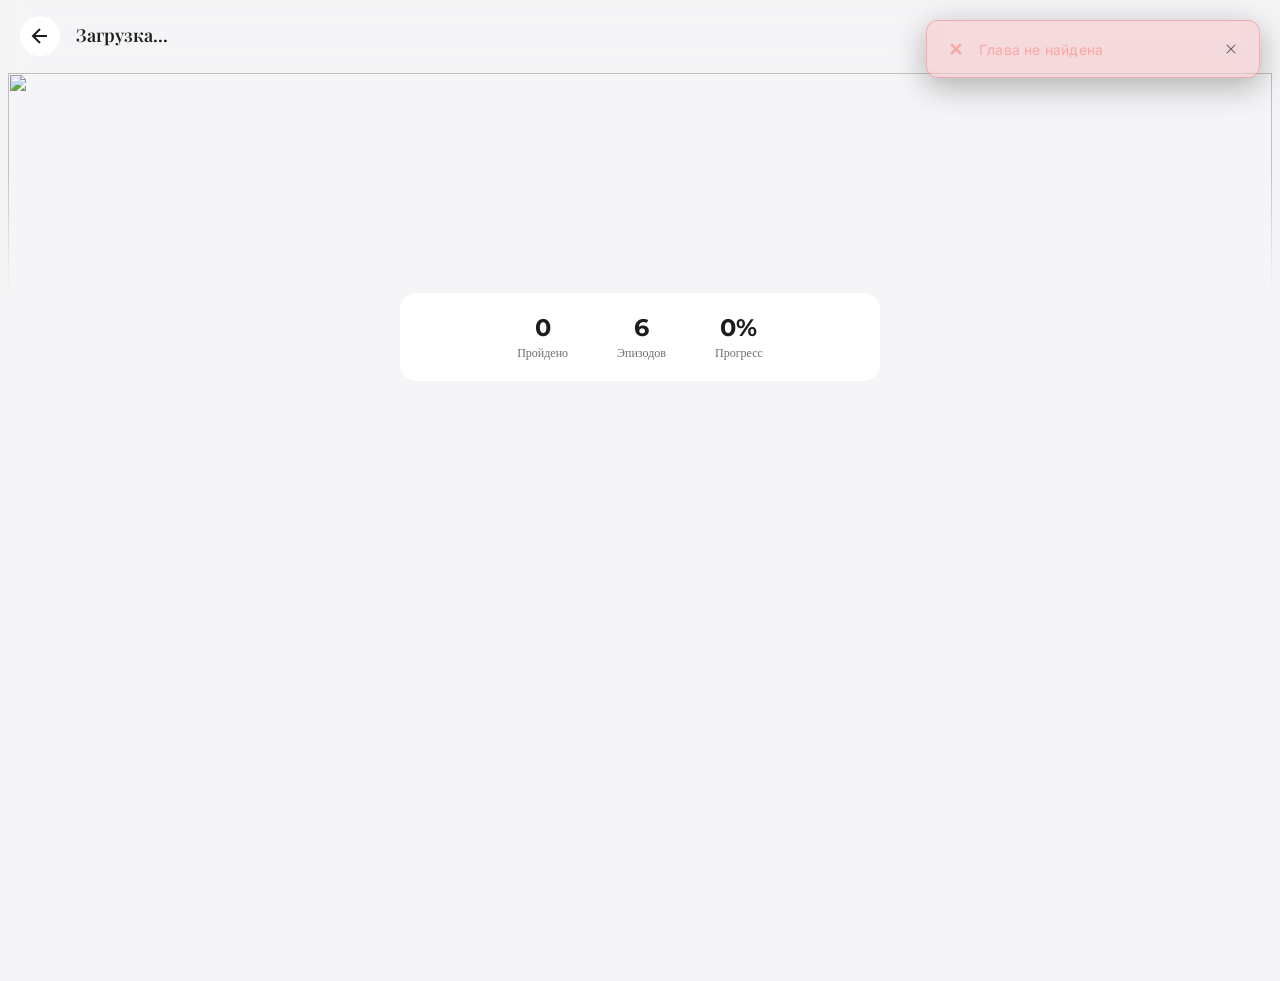
==== project/registration-page/chapter-path.html @ 236e6913 "Add files via upload" ====
<!DOCTYPE html>
<html lang="ru" data-theme="light">
<head>
    <meta charset="UTF-8">
    <meta name="viewport" content="width=device-width, initial-scale=1.0">
    <title>Путь главы | Петербургский кодекс</title>
    
    <link rel="preconnect" href="https://fonts.googleapis.com">
    <link rel="preconnect" href="https://fonts.gstatic.com" crossorigin>
    <link href="https://fonts.googleapis.com/css2?family=Inter:wght@300;400;500;600;700&family=Montserrat:wght@400;500;600;700&family=Playfair+Display:wght@400;500;600;700&display=swap" rel="stylesheet">
    
    <link rel="stylesheet" href="css/theme.css">
    <link rel="stylesheet" href="css/animations.css">
    <link rel="stylesheet" href="css/toast.css">
    <link rel="stylesheet" href="css/chapter-path.css">
</head>
<body class="chapter-path-page">

    <!-- Header -->
    <header class="path-header">
        <button class="back-btn" id="back-btn" aria-label="Назад к главам">
            <svg width="24" height="24" viewBox="0 0 24 24" 
                 fill="none" stroke="currentColor" stroke-width="2">
                <path d="M19 12H5M12 19l-7-7 7-7"/>
            </svg>
        </button>
        
        <div class="header-info">
            <h1 class="chapter-name" id="chapter-name">Загрузка...</h1>
            <p class="chapter-desc" id="chapter-desc"></p>
        </div>
    </header>

    <!-- Hero Image -->
    <div class="chapter-hero">
        <img id="chapter-hero-img" src="" alt="" class="hero-img">
        <div class="hero-overlay"></div>
    </div>

    <!-- Episodes Path -->
    <main class="path-main">
        <div class="path-container">
            
            <!-- Stats Bar -->
            <div class="stats-bar">
                <div class="stat-item">
                    <span class="stat-value" id="completed-count">0</span>
                    <span class="stat-label">Пройдено</span>
                </div>
                <div class="stat-divider"></div>
                <div class="stat-item">
                    <span class="stat-value" id="total-count">6</span>
                    <span class="stat-label">Эпизодов</span>
                </div>
                <div class="stat-divider"></div>
                <div class="stat-item">
                    <span class="stat-value" id="progress-percent">0%</span>
                    <span class="stat-label">Прогресс</span>
                </div>
            </div>

            <!-- Episodes List -->
            <div class="episodes-path" id="episodes-path">
                <!-- Генерируется через JS -->
            </div>

        </div>
    </main>

    <div id="toast-container" class="toast-container" role="alert" aria-live="polite"></div>
    
    <script type="module" src="js/chapter-path.js"></script>
</body>
</html>
---- project/registration-page/css/theme.css ----
/**
 * Theme System - Light/Dark Mode
 */

 :root[data-theme="light"] {
    /* Background Colors */
    --bg-primary: #F5F5F7;
    --bg-secondary: #FFFFFF;
    --bg-tertiary: #E8E8ED;
    --bg-overlay: rgba(255, 255, 255, 0.8);
    
    /* Text Colors */
    --text-primary: #1D1D1F;
    --text-secondary: #6E6E73;
    --text-tertiary: #86868B;
    --text-inverse: #FFFFFF;
    
    /* Border Colors */
    --border-primary: rgba(0, 0, 0, 0.1);
    --border-secondary: rgba(0, 0, 0, 0.05);
    
    /* Shadow Colors */
    --shadow-small: rgba(0, 0, 0, 0.04);
    --shadow-medium: rgba(0, 0, 0, 0.08);
    --shadow-large: rgba(0, 0, 0, 0.12);
    
    /* Accent Colors */
    --accent-primary: #D4A574;
    --accent-primary-hover: #C9A05A;
    --accent-secondary: #E8C68E;
    
    /* Glass Effect */
    --glass-bg: rgba(255, 255, 255, 0.7);
    --glass-border: rgba(255, 255, 255, 0.8);
    --glass-shadow: rgba(0, 0, 0, 0.1);
    
    /* Card Colors */
    --card-bg: #FFFFFF;
    --card-border: rgba(0, 0, 0, 0.08);
    --card-shadow: 0 4px 16px rgba(0, 0, 0, 0.08);
    --card-hover-shadow: 0 8px 24px rgba(0, 0, 0, 0.12);
    
    /* Header */
    --header-bg: rgba(255, 255, 255, 0.9);
    --header-border: rgba(0, 0, 0, 0.08);
  }
  
  :root[data-theme="dark"] {
    /* Background Colors */
    --bg-primary: #000000;
    --bg-secondary: #1C1C1E;
    --bg-tertiary: #2C2C2E;
    --bg-overlay: rgba(28, 28, 30, 0.8);
    
    /* Text Colors */
    --text-primary: #F5F5F7;
    --text-secondary: #AEAEB2;
    --text-tertiary: #8E8E93;
    --text-inverse: #1D1D1F;
    
    /* Border Colors */
    --border-primary: rgba(255, 255, 255, 0.15);
    --border-secondary: rgba(255, 255, 255, 0.08);
    
    /* Shadow Colors */
    --shadow-small: rgba(0, 0, 0, 0.3);
    --shadow-medium: rgba(0, 0, 0, 0.4);
    --shadow-large: rgba(0, 0, 0, 0.5);
    
    /* Accent Colors */
    --accent-primary: #E8C68E;
    --accent-primary-hover: #D4A574;
    --accent-secondary: #C9A05A;
    
    /* Glass Effect */
    --glass-bg: rgba(28, 28, 30, 0.7);
    --glass-border: rgba(255, 255, 255, 0.1);
    --glass-shadow: rgba(0, 0, 0, 0.3);
    
    /* Card Colors */
    --card-bg: #1C1C1E;
    --card-border: rgba(255, 255, 255, 0.1);
    --card-shadow: 0 4px 16px rgba(0, 0, 0, 0.4);
    --card-hover-shadow: 0 8px 24px rgba(0, 0, 0, 0.5);
    
    /* Header */
    --header-bg: rgba(28, 28, 30, 0.9);
    --header-border: rgba(255, 255, 255, 0.1);
  }
  
  /* Common Theme Variables */
  :root {
    /* Typography */
    --font-primary: 'Inter', -apple-system, BlinkMacSystemFont, 'Segoe UI', sans-serif;
    --font-heading: 'Playfair Display', Georgia, serif;
    --font-accent: 'Montserrat', 'Inter', sans-serif;
    
    /* Spacing */
    --spacing-xs: 8px;
    --spacing-sm: 12px;
    --spacing-md: 16px;
    --spacing-lg: 24px;
    --spacing-xl: 32px;
    --spacing-2xl: 48px;
    
    /* Border Radius */
    --radius-sm: 8px;
    --radius-md: 12px;
    --radius-lg: 16px;
    --radius-xl: 20px;
    --radius-2xl: 24px;
    --radius-full: 9999px;
    
    /* Transitions */
    --transition-fast: 0.15s cubic-bezier(0.4, 0, 0.2, 1);
    --transition-normal: 0.25s cubic-bezier(0.4, 0, 0.2, 1);
    --transition-slow: 0.35s cubic-bezier(0.4, 0, 0.2, 1);
    
    /* Z-index */
    --z-header: 100;
    --z-dock: 200;
    --z-modal: 300;
    --z-toast: 400;
  }
  
  /* Smooth theme transition */
  html {
    transition: background-color var(--transition-normal);
  }
  
  body {
    background-color: var(--bg-primary);
    color: var(--text-primary);
    transition: background-color var(--transition-normal), color var(--transition-normal);
  }
  
  /* Theme icon visibility */
  .theme-icon {
    transition: opacity var(--transition-fast), transform var(--transition-fast);
  }
  
  [data-theme="light"] .theme-icon-dark,
  [data-theme="dark"] .theme-icon-light {
    opacity: 0;
    transform: scale(0.8) rotate(90deg);
    position: absolute;
  }
  
  [data-theme="light"] .theme-icon-light,
  [data-theme="dark"] .theme-icon-dark {
    opacity: 1;
    transform: scale(1) rotate(0deg);
  }
---- project/registration-page/css/animations.css ----
/**
 * Animations
 * Глобальные анимации и transitions
 */

/* Fade In Up */
@keyframes fadeInUp {
  from {
    opacity: 0;
    transform: translateY(30px);
  }
  to {
    opacity: 1;
    transform: translateY(0);
  }
}

/* Fade In */
@keyframes fadeIn {
  from {
    opacity: 0;
  }
  to {
    opacity: 1;
  }
}

/* Fade Out */
@keyframes fadeOut {
  from {
    opacity: 1;
  }
  to {
    opacity: 0;
  }
}

/* Slide In From Right */
@keyframes slideInRight {
  from {
    opacity: 0;
    transform: translateX(30px);
  }
  to {
    opacity: 1;
    transform: translateX(0);
  }
}

/* Slide In From Left */
@keyframes slideInLeft {
  from {
    opacity: 0;
    transform: translateX(-30px);
  }
  to {
    opacity: 1;
    transform: translateX(0);
  }
}

/* Scale In */
@keyframes scaleIn {
  from {
    opacity: 0;
    transform: scale(0.9);
  }
  to {
    opacity: 1;
    transform: scale(1);
  }
}

/* Shake */
@keyframes shake {
  0%, 100% {
    transform: translateX(0);
  }
  10%, 30%, 50%, 70%, 90% {
    transform: translateX(-10px);
  }
  20%, 40%, 60%, 80% {
    transform: translateX(10px);
  }
}

/* Spin */
@keyframes spin {
  from {
    transform: rotate(0deg);
  }
  to {
    transform: rotate(360deg);
  }
}

/* Pulse */
@keyframes pulse {
  0% {
    transform: scale(1);
    opacity: 1;
  }
  50% {
    transform: scale(1.05);
    opacity: 0.8;
  }
  100% {
    transform: scale(1);
    opacity: 1;
  }
}

/* Bounce */
@keyframes bounce {
  0%, 20%, 50%, 80%, 100% {
    transform: translateY(0);
  }
  40% {
    transform: translateY(-20px);
  }
  60% {
    transform: translateY(-10px);
  }
}

/* Checkmark Animation */
@keyframes checkmark {
  0% {
    stroke-dashoffset: 100;
  }
  100% {
    stroke-dashoffset: 0;
  }
}

/* Shimmer */
@keyframes shimmer {
  0% {
    background-position: -1000px 0;
  }
  100% {
    background-position: 1000px 0;
  }
}

/* Page Load Animation */
.animate-on-load {
  animation: fadeInUp 0.6s ease;
  animation-fill-mode: both;
}

/* Staggered Animation for Gallery */
.gallery-item {
  animation: fadeInUp 0.6s ease;
  animation-fill-mode: both;
}

.gallery-item:nth-child(1) {
  animation-delay: 0.1s;
}

.gallery-item:nth-child(2) {
  animation-delay: 0.2s;
}

.gallery-item:nth-child(3) {
  animation-delay: 0.3s;
}

.gallery-item:nth-child(4) {
  animation-delay: 0.4s;
}

/* Form Elements Animation */
.glass-card {
  animation: fadeInUp 0.6s ease;
}

.input-group {
  animation: fadeIn 0.5s ease;
  animation-fill-mode: both;
}

.input-group:nth-child(1) {
  animation-delay: 0.1s;
}

.input-group:nth-child(2) {
  animation-delay: 0.2s;
}

.input-group:nth-child(3) {
  animation-delay: 0.3s;
}

/* Toast Notification Animation */
@keyframes slideInFromTop {
  from {
    opacity: 0;
    transform: translateY(-100%);
  }
  to {
    opacity: 1;
    transform: translateY(0);
  }
}

@keyframes slideOutToTop {
  from {
    opacity: 1;
    transform: translateY(0);
  }
  to {
    opacity: 0;
    transform: translateY(-100%);
  }
}

.toast-enter {
  animation: slideInFromTop 0.4s ease;
}

.toast-exit {
  animation: slideOutToTop 0.4s ease;
}

/* Hover Glow Effect */
@keyframes glow {
  0% {
    box-shadow: 0 0 5px var(--primary-gold);
  }
  50% {
    box-shadow: 0 0 20px var(--primary-gold), 0 0 30px var(--accent-gold);
  }
  100% {
    box-shadow: 0 0 5px var(--primary-gold);
  }
}

/* Reduced Motion */
@media (prefers-reduced-motion: reduce) {
  *,
  *::before,
  *::after {
    animation-duration: 0.01ms !important;
    animation-iteration-count: 1 !important;
    transition-duration: 0.01ms !important;
  }
}
---- project/registration-page/css/toast.css ----
/**
 * Toast Notification Styles
 * Стили для toast уведомлений
 */

 .toast-container {
  position: fixed;
  top: 20px;
  right: 20px;
  z-index: 10000;
  display: flex;
  flex-direction: column;
  gap: 12px;
  pointer-events: none;
}

.toast {
  pointer-events: auto;
  min-width: 300px;
  max-width: 500px;
  padding: 16px;
  border-radius: var(--radius-md);
  display: flex;
  align-items: center;
  gap: 12px;
  backdrop-filter: blur(12px);
  -webkit-backdrop-filter: blur(12px);
  border: 1px solid rgba(255, 255, 255, 0.2);
  box-shadow: 
    0 8px 32px rgba(0, 0, 0, 0.3),
    0 2px 8px rgba(0, 0, 0, 0.2);
  font-family: var(--font-primary);
  font-size: 14px;
  line-height: 1.5;
  animation: slideInFromTop 0.4s cubic-bezier(0.4, 0, 0.2, 1);
}

/* Toast Icon */
.toast-icon {
  flex-shrink: 0;
  width: 24px;
  height: 24px;
  display: flex;
  align-items: center;
  justify-content: center;
  font-size: 18px;
  font-weight: bold;
}

/* Toast Message */
.toast-message {
  flex: 1;
  font-weight: 400;
  letter-spacing: 0.2px;
}

/* Toast Close Button */
.toast-close {
  flex-shrink: 0;
  width: 24px;
  height: 24px;
  padding: 0;
  background: none;
  border: none;
  cursor: pointer;
  display: flex;
  align-items: center;
  justify-content: center;
  border-radius: 4px;
  transition: all var(--transition-fast);
  opacity: 0.6;
}

.toast-close:hover {
  opacity: 1;
  background: rgba(255, 255, 255, 0.1);
}

.toast-close:focus {
  outline: 2px solid currentColor;
  outline-offset: 2px;
}

/* Toast Types */
.toast-success {
  background: rgba(34, 197, 94, 0.15);
  color: #86efac;
  border-color: rgba(34, 197, 94, 0.3);
}

.toast-error {
  background: rgba(239, 68, 68, 0.15);
  color: #fca5a5;
  border-color: rgba(239, 68, 68, 0.3);
}

.toast-warning {
  background: rgba(245, 158, 11, 0.15);
  color: #fcd34d;
  border-color: rgba(245, 158, 11, 0.3);
}

.toast-info {
  background: rgba(59, 130, 246, 0.15);
  color: #93c5fd;
  border-color: rgba(59, 130, 246, 0.3);
}

/* Exit Animation */
.toast-exit {
  animation: slideOutToTop 0.4s cubic-bezier(0.4, 0, 0.2, 1);
}

/* Responsive */
@media (max-width: 767px) {
  .toast-container {
    top: 10px;
    right: 10px;
    left: 10px;
  }

  .toast {
    min-width: auto;
    max-width: none;
    width: 100%;
  }
}

/* Multiple Toasts */
.toast-container .toast:not(:first-child) {
  margin-top: -4px;
}

/* Accessibility */
@media (prefers-reduced-motion: reduce) {
  .toast {
    animation: none;
  }

  .toast-exit {
    animation: none;
    opacity: 0;
  }
}
---- project/registration-page/css/chapter-path.css ----
/* ========================
   Chapter Path Page
   ======================== */

   .chapter-path-page {
    min-height: 100vh;
    background: var(--bg-primary);
    color: var(--text-primary);
  }
  
  /* Header */
  .path-header {
    position: fixed;
    top: 0;
    left: 0;
    right: 0;
    z-index: 100;
    display: flex;
    align-items: center;
    gap: 16px;
    padding: 16px 20px;
    background: rgba(var(--bg-primary-rgb), 0.9);
    backdrop-filter: blur(12px);
    border-bottom: 1px solid var(--border-color);
  }
  
  .back-btn {
    display: flex;
    align-items: center;
    justify-content: center;
    width: 40px;
    height: 40px;
    border: none;
    border-radius: 50%;
    background: var(--bg-secondary);
    color: var(--text-primary);
    cursor: pointer;
    flex-shrink: 0;
    transition: all 0.2s ease;
  }
  
  .back-btn:hover {
    background: var(--accent-color);
    color: white;
    transform: translateX(-2px);
  }
  
  .chapter-name {
    font-family: 'Playfair Display', serif;
    font-size: 18px;
    font-weight: 600;
    margin: 0;
    color: var(--text-primary);
  }
  
  .chapter-desc {
    font-size: 13px;
    color: var(--text-secondary);
    margin: 2px 0 0;
  }
  
  /* Hero */
  .chapter-hero {
    position: relative;
    height: 220px;
    margin-top: 73px;
    overflow: hidden;
  }
  
  .hero-img {
    width: 100%;
    height: 100%;
    object-fit: cover;
  }
  
  .hero-overlay {
    position: absolute;
    inset: 0;
    background: linear-gradient(
      to bottom,
      transparent 40%,
      var(--bg-primary) 100%
    );
  }
  
  /* Main */
  .path-main {
    padding: 0 0 40px;
  }
  
  .path-container {
    max-width: 480px;
    margin: 0 auto;
    padding: 0 20px;
  }
  
  /* Stats */
  .stats-bar {
    display: flex;
    align-items: center;
    justify-content: center;
    gap: 24px;
    padding: 20px;
    margin-bottom: 32px;
    background: var(--bg-secondary);
    border-radius: 16px;
    border: 1px solid var(--border-color);
  }
  
  .stat-item {
    display: flex;
    flex-direction: column;
    align-items: center;
    gap: 4px;
  }
  
  .stat-value {
    font-size: 24px;
    font-weight: 700;
    color: var(--accent-color);
    font-family: 'Montserrat', sans-serif;
  }
  
  .stat-label {
    font-size: 12px;
    color: var(--text-secondary);
  }
  
  .stat-divider {
    width: 1px;
    height: 40px;
    background: var(--border-color);
  }
  
  /* Episodes Path */
  .episodes-path {
    display: flex;
    flex-direction: column;
    gap: 0;
  }
  
  /* Episode Node */
  .episode-node {
    display: flex;
    align-items: center;
    gap: 16px;
    position: relative;
    cursor: pointer;
    padding: 12px 0;
  }
  
  .episode-node.locked {
    cursor: not-allowed;
    opacity: 0.5;
  }
  
  /* Connector line */
  .node-connector {
    position: absolute;
    left: 23px;
    top: -12px;
    width: 2px;
    height: 12px;
    background: var(--border-color);
  }
  
  .node-connector.first {
    display: none;
  }
  
  .episode-node.completed .node-connector {
    background: var(--accent-color);
  }
  
  /* Circle */
  .node-circle {
    width: 48px;
    height: 48px;
    border-radius: 50%;
    display: flex;
    align-items: center;
    justify-content: center;
    flex-shrink: 0;
    transition: all 0.2s ease;
    border: 2px solid var(--border-color);
    background: var(--bg-secondary);
    color: var(--text-secondary);
  }
  
  .episode-node.completed .node-circle {
    background: var(--accent-color);
    border-color: var(--accent-color);
    color: white;
  }
  
  .episode-node.available .node-circle {
    border-color: var(--accent-color);
    color: var(--accent-color);
  }
  
  .episode-node.available:hover .node-circle {
    background: var(--accent-color);
    color: white;
    transform: scale(1.1);
  }
  
  .episode-num {
    font-size: 18px;
    font-weight: 700;
    font-family: 'Montserrat', sans-serif;
  }
  
  /* Info */
  .node-info {
    display: flex;
    flex-direction: column;
    gap: 4px;
  }
  
  .node-title {
    font-size: 16px;
    font-weight: 600;
    color: var(--text-primary);
  }
  
  .node-status {
    font-size: 13px;
    color: var(--text-secondary);
  }
  
  .episode-node.completed .node-status {
    color: var(--accent-color);
  }
  
  .episode-node.available .node-status {
    color: var(--accent-color);
  }
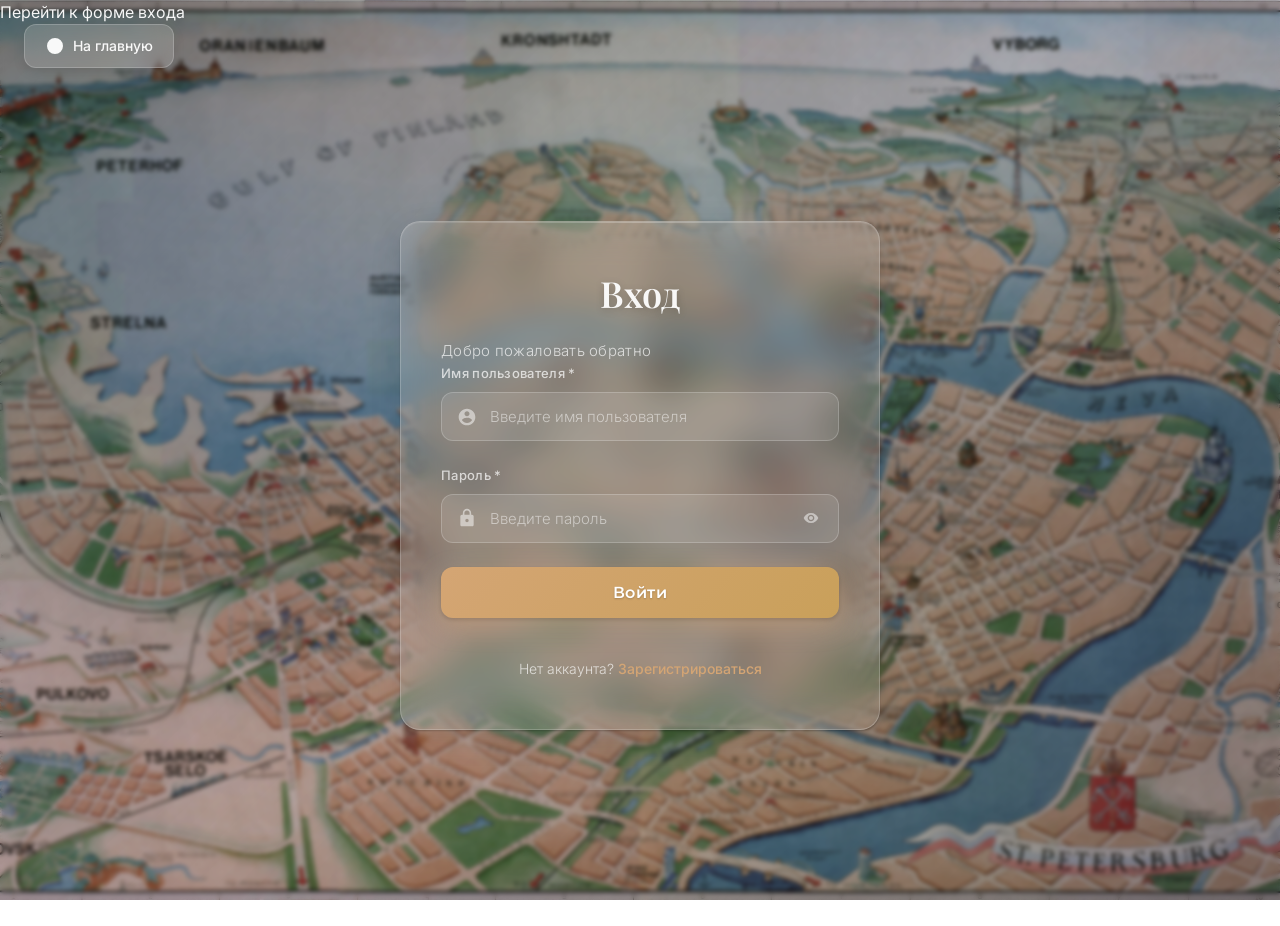
==== commit a69deb2b: "feat(security+ux): PBKDF2 password hashing, auth-guard, XSS escape, password strength meter Security" ====
--- a/project/registration-page/chapter-path.html
+++ b/project/registration-page/chapter-path.html
@@ -1,74 +1,88 @@
-<!DOCTYPE html>
-<html lang="ru" data-theme="light">
-<head>
-    <meta charset="UTF-8">
-    <meta name="viewport" content="width=device-width, initial-scale=1.0">
-    <title>Путь главы | Петербургский кодекс</title>
-    
-    <link rel="preconnect" href="https://fonts.googleapis.com">
-    <link rel="preconnect" href="https://fonts.gstatic.com" crossorigin>
-    <link href="https://fonts.googleapis.com/css2?family=Inter:wght@300;400;500;600;700&family=Montserrat:wght@400;500;600;700&family=Playfair+Display:wght@400;500;600;700&display=swap" rel="stylesheet">
-    
-    <link rel="stylesheet" href="css/theme.css">
-    <link rel="stylesheet" href="css/animations.css">
-    <link rel="stylesheet" href="css/toast.css">
-    <link rel="stylesheet" href="css/chapter-path.css">
-</head>
-<body class="chapter-path-page">
-
-    <!-- Header -->
-    <header class="path-header">
-        <button class="back-btn" id="back-btn" aria-label="Назад к главам">
-            <svg width="24" height="24" viewBox="0 0 24 24" 
-                 fill="none" stroke="currentColor" stroke-width="2">
-                <path d="M19 12H5M12 19l-7-7 7-7"/>
-            </svg>
-        </button>
-        
-        <div class="header-info">
-            <h1 class="chapter-name" id="chapter-name">Загрузка...</h1>
-            <p class="chapter-desc" id="chapter-desc"></p>
-        </div>
-    </header>
-
-    <!-- Hero Image -->
-    <div class="chapter-hero">
-        <img id="chapter-hero-img" src="" alt="" class="hero-img">
-        <div class="hero-overlay"></div>
-    </div>
-
-    <!-- Episodes Path -->
-    <main class="path-main">
-        <div class="path-container">
-            
-            <!-- Stats Bar -->
-            <div class="stats-bar">
-                <div class="stat-item">
-                    <span class="stat-value" id="completed-count">0</span>
-                    <span class="stat-label">Пройдено</span>
-                </div>
-                <div class="stat-divider"></div>
-                <div class="stat-item">
-                    <span class="stat-value" id="total-count">6</span>
-                    <span class="stat-label">Эпизодов</span>
-                </div>
-                <div class="stat-divider"></div>
-                <div class="stat-item">
-                    <span class="stat-value" id="progress-percent">0%</span>
-                    <span class="stat-label">Прогресс</span>
-                </div>
-            </div>
-
-            <!-- Episodes List -->
-            <div class="episodes-path" id="episodes-path">
-                <!-- Генерируется через JS -->
-            </div>
-
-        </div>
-    </main>
-
-    <div id="toast-container" class="toast-container" role="alert" aria-live="polite"></div>
-    
-    <script type="module" src="js/chapter-path.js"></script>
-</body>
+<!DOCTYPE html>
+<html lang="ru" data-theme="light">
+<head>
+    <meta charset="UTF-8">
+    <meta name="viewport" content="width=device-width, initial-scale=1.0">
+    <title>Путь главы | Петербургский кодекс</title>
+    <link rel="icon" type="image/svg+xml" href="assets/favicon.svg">
+    
+    <link rel="preconnect" href="https://fonts.googleapis.com">
+    <link rel="preconnect" href="https://fonts.gstatic.com" crossorigin>
+    <link href="https://fonts.googleapis.com/css2?family=Inter:wght@300;400;500;600;700&family=Montserrat:wght@400;500;600;700&family=Playfair+Display:wght@400;500;600;700&display=swap" rel="stylesheet">
+    
+    <link rel="stylesheet" href="css/theme.css">
+    <link rel="stylesheet" href="css/animations.css">
+    <link rel="stylesheet" href="css/toast.css">
+    <link rel="stylesheet" href="css/chapter-path.css">
+
+    <!-- Pre-render auth guard -->
+    <script>
+      (function () {
+        try {
+          if (!localStorage.getItem('spb_current_user')) {
+            try { sessionStorage.setItem('spb_redirect_after_login', location.href); } catch (_) {}
+            document.documentElement.style.visibility = 'hidden';
+            location.replace('login.html');
+          }
+        } catch (e) { location.replace('login.html'); }
+      })();
+    </script>
+</head>
+<body class="chapter-path-page">
+
+    <!-- Header -->
+    <header class="path-header">
+        <button class="back-btn" id="back-btn" aria-label="Назад к главам">
+            <svg width="24" height="24" viewBox="0 0 24 24" 
+                 fill="none" stroke="currentColor" stroke-width="2">
+                <path d="M19 12H5M12 19l-7-7 7-7"/>
+            </svg>
+        </button>
+        
+        <div class="header-info">
+            <h1 class="chapter-name" id="chapter-name">Загрузка...</h1>
+            <p class="chapter-desc" id="chapter-desc"></p>
+        </div>
+    </header>
+
+    <!-- Hero Image -->
+    <div class="chapter-hero">
+        <img id="chapter-hero-img" src="" alt="" class="hero-img">
+        <div class="hero-overlay"></div>
+    </div>
+
+    <!-- Episodes Path -->
+    <main class="path-main">
+        <div class="path-container">
+            
+            <!-- Stats Bar -->
+            <div class="stats-bar">
+                <div class="stat-item">
+                    <span class="stat-value" id="completed-count">0</span>
+                    <span class="stat-label">Пройдено</span>
+                </div>
+                <div class="stat-divider"></div>
+                <div class="stat-item">
+                    <span class="stat-value" id="total-count">6</span>
+                    <span class="stat-label">Эпизодов</span>
+                </div>
+                <div class="stat-divider"></div>
+                <div class="stat-item">
+                    <span class="stat-value" id="progress-percent">0%</span>
+                    <span class="stat-label">Прогресс</span>
+                </div>
+            </div>
+
+            <!-- Episodes List -->
+            <div class="episodes-path" id="episodes-path">
+                <!-- Генерируется через JS -->
+            </div>
+
+        </div>
+    </main>
+
+    <div id="toast-container" class="toast-container" role="alert" aria-live="polite"></div>
+    
+    <script type="module" src="js/chapter-path.js"></script>
+</body>
 </html>
--- a/project/registration-page/css/theme.css
+++ b/project/registration-page/css/theme.css
@@ -1,153 +1,153 @@
-/**
- * Theme System - Light/Dark Mode
- */
-
- :root[data-theme="light"] {
-    /* Background Colors */
-    --bg-primary: #F5F5F7;
-    --bg-secondary: #FFFFFF;
-    --bg-tertiary: #E8E8ED;
-    --bg-overlay: rgba(255, 255, 255, 0.8);
-    
-    /* Text Colors */
-    --text-primary: #1D1D1F;
-    --text-secondary: #6E6E73;
-    --text-tertiary: #86868B;
-    --text-inverse: #FFFFFF;
-    
-    /* Border Colors */
-    --border-primary: rgba(0, 0, 0, 0.1);
-    --border-secondary: rgba(0, 0, 0, 0.05);
-    
-    /* Shadow Colors */
-    --shadow-small: rgba(0, 0, 0, 0.04);
-    --shadow-medium: rgba(0, 0, 0, 0.08);
-    --shadow-large: rgba(0, 0, 0, 0.12);
-    
-    /* Accent Colors */
-    --accent-primary: #D4A574;
-    --accent-primary-hover: #C9A05A;
-    --accent-secondary: #E8C68E;
-    
-    /* Glass Effect */
-    --glass-bg: rgba(255, 255, 255, 0.7);
-    --glass-border: rgba(255, 255, 255, 0.8);
-    --glass-shadow: rgba(0, 0, 0, 0.1);
-    
-    /* Card Colors */
-    --card-bg: #FFFFFF;
-    --card-border: rgba(0, 0, 0, 0.08);
-    --card-shadow: 0 4px 16px rgba(0, 0, 0, 0.08);
-    --card-hover-shadow: 0 8px 24px rgba(0, 0, 0, 0.12);
-    
-    /* Header */
-    --header-bg: rgba(255, 255, 255, 0.9);
-    --header-border: rgba(0, 0, 0, 0.08);
-  }
-  
-  :root[data-theme="dark"] {
-    /* Background Colors */
-    --bg-primary: #000000;
-    --bg-secondary: #1C1C1E;
-    --bg-tertiary: #2C2C2E;
-    --bg-overlay: rgba(28, 28, 30, 0.8);
-    
-    /* Text Colors */
-    --text-primary: #F5F5F7;
-    --text-secondary: #AEAEB2;
-    --text-tertiary: #8E8E93;
-    --text-inverse: #1D1D1F;
-    
-    /* Border Colors */
-    --border-primary: rgba(255, 255, 255, 0.15);
-    --border-secondary: rgba(255, 255, 255, 0.08);
-    
-    /* Shadow Colors */
-    --shadow-small: rgba(0, 0, 0, 0.3);
-    --shadow-medium: rgba(0, 0, 0, 0.4);
-    --shadow-large: rgba(0, 0, 0, 0.5);
-    
-    /* Accent Colors */
-    --accent-primary: #E8C68E;
-    --accent-primary-hover: #D4A574;
-    --accent-secondary: #C9A05A;
-    
-    /* Glass Effect */
-    --glass-bg: rgba(28, 28, 30, 0.7);
-    --glass-border: rgba(255, 255, 255, 0.1);
-    --glass-shadow: rgba(0, 0, 0, 0.3);
-    
-    /* Card Colors */
-    --card-bg: #1C1C1E;
-    --card-border: rgba(255, 255, 255, 0.1);
-    --card-shadow: 0 4px 16px rgba(0, 0, 0, 0.4);
-    --card-hover-shadow: 0 8px 24px rgba(0, 0, 0, 0.5);
-    
-    /* Header */
-    --header-bg: rgba(28, 28, 30, 0.9);
-    --header-border: rgba(255, 255, 255, 0.1);
-  }
-  
-  /* Common Theme Variables */
-  :root {
-    /* Typography */
-    --font-primary: 'Inter', -apple-system, BlinkMacSystemFont, 'Segoe UI', sans-serif;
-    --font-heading: 'Playfair Display', Georgia, serif;
-    --font-accent: 'Montserrat', 'Inter', sans-serif;
-    
-    /* Spacing */
-    --spacing-xs: 8px;
-    --spacing-sm: 12px;
-    --spacing-md: 16px;
-    --spacing-lg: 24px;
-    --spacing-xl: 32px;
-    --spacing-2xl: 48px;
-    
-    /* Border Radius */
-    --radius-sm: 8px;
-    --radius-md: 12px;
-    --radius-lg: 16px;
-    --radius-xl: 20px;
-    --radius-2xl: 24px;
-    --radius-full: 9999px;
-    
-    /* Transitions */
-    --transition-fast: 0.15s cubic-bezier(0.4, 0, 0.2, 1);
-    --transition-normal: 0.25s cubic-bezier(0.4, 0, 0.2, 1);
-    --transition-slow: 0.35s cubic-bezier(0.4, 0, 0.2, 1);
-    
-    /* Z-index */
-    --z-header: 100;
-    --z-dock: 200;
-    --z-modal: 300;
-    --z-toast: 400;
-  }
-  
-  /* Smooth theme transition */
-  html {
-    transition: background-color var(--transition-normal);
-  }
-  
-  body {
-    background-color: var(--bg-primary);
-    color: var(--text-primary);
-    transition: background-color var(--transition-normal), color var(--transition-normal);
-  }
-  
-  /* Theme icon visibility */
-  .theme-icon {
-    transition: opacity var(--transition-fast), transform var(--transition-fast);
-  }
-  
-  [data-theme="light"] .theme-icon-dark,
-  [data-theme="dark"] .theme-icon-light {
-    opacity: 0;
-    transform: scale(0.8) rotate(90deg);
-    position: absolute;
-  }
-  
-  [data-theme="light"] .theme-icon-light,
-  [data-theme="dark"] .theme-icon-dark {
-    opacity: 1;
-    transform: scale(1) rotate(0deg);
+/**
+ * Theme System - Light/Dark Mode
+ */
+
+ :root[data-theme="light"] {
+    /* Background Colors */
+    --bg-primary: #F5F5F7;
+    --bg-secondary: #FFFFFF;
+    --bg-tertiary: #E8E8ED;
+    --bg-overlay: rgba(255, 255, 255, 0.8);
+    
+    /* Text Colors */
+    --text-primary: #1D1D1F;
+    --text-secondary: #6E6E73;
+    --text-tertiary: #86868B;
+    --text-inverse: #FFFFFF;
+    
+    /* Border Colors */
+    --border-primary: rgba(0, 0, 0, 0.1);
+    --border-secondary: rgba(0, 0, 0, 0.05);
+    
+    /* Shadow Colors */
+    --shadow-small: rgba(0, 0, 0, 0.04);
+    --shadow-medium: rgba(0, 0, 0, 0.08);
+    --shadow-large: rgba(0, 0, 0, 0.12);
+    
+    /* Accent Colors */
+    --accent-primary: #D4A574;
+    --accent-primary-hover: #C9A05A;
+    --accent-secondary: #E8C68E;
+    
+    /* Glass Effect */
+    --glass-bg: rgba(255, 255, 255, 0.7);
+    --glass-border: rgba(255, 255, 255, 0.8);
+    --glass-shadow: rgba(0, 0, 0, 0.1);
+    
+    /* Card Colors */
+    --card-bg: #FFFFFF;
+    --card-border: rgba(0, 0, 0, 0.08);
+    --card-shadow: 0 4px 16px rgba(0, 0, 0, 0.08);
+    --card-hover-shadow: 0 8px 24px rgba(0, 0, 0, 0.12);
+    
+    /* Header */
+    --header-bg: rgba(255, 255, 255, 0.9);
+    --header-border: rgba(0, 0, 0, 0.08);
+  }
+  
+  :root[data-theme="dark"] {
+    /* Background Colors */
+    --bg-primary: #000000;
+    --bg-secondary: #1C1C1E;
+    --bg-tertiary: #2C2C2E;
+    --bg-overlay: rgba(28, 28, 30, 0.8);
+    
+    /* Text Colors */
+    --text-primary: #F5F5F7;
+    --text-secondary: #AEAEB2;
+    --text-tertiary: #8E8E93;
+    --text-inverse: #1D1D1F;
+    
+    /* Border Colors */
+    --border-primary: rgba(255, 255, 255, 0.15);
+    --border-secondary: rgba(255, 255, 255, 0.08);
+    
+    /* Shadow Colors */
+    --shadow-small: rgba(0, 0, 0, 0.3);
+    --shadow-medium: rgba(0, 0, 0, 0.4);
+    --shadow-large: rgba(0, 0, 0, 0.5);
+    
+    /* Accent Colors */
+    --accent-primary: #E8C68E;
+    --accent-primary-hover: #D4A574;
+    --accent-secondary: #C9A05A;
+    
+    /* Glass Effect */
+    --glass-bg: rgba(28, 28, 30, 0.7);
+    --glass-border: rgba(255, 255, 255, 0.1);
+    --glass-shadow: rgba(0, 0, 0, 0.3);
+    
+    /* Card Colors */
+    --card-bg: #1C1C1E;
+    --card-border: rgba(255, 255, 255, 0.1);
+    --card-shadow: 0 4px 16px rgba(0, 0, 0, 0.4);
+    --card-hover-shadow: 0 8px 24px rgba(0, 0, 0, 0.5);
+    
+    /* Header */
+    --header-bg: rgba(28, 28, 30, 0.9);
+    --header-border: rgba(255, 255, 255, 0.1);
+  }
+  
+  /* Common Theme Variables */
+  :root {
+    /* Typography */
+    --font-primary: 'Inter', -apple-system, BlinkMacSystemFont, 'Segoe UI', sans-serif;
+    --font-heading: 'Playfair Display', Georgia, serif;
+    --font-accent: 'Montserrat', 'Inter', sans-serif;
+    
+    /* Spacing */
+    --spacing-xs: 8px;
+    --spacing-sm: 12px;
+    --spacing-md: 16px;
+    --spacing-lg: 24px;
+    --spacing-xl: 32px;
+    --spacing-2xl: 48px;
+    
+    /* Border Radius */
+    --radius-sm: 8px;
+    --radius-md: 12px;
+    --radius-lg: 16px;
+    --radius-xl: 20px;
+    --radius-2xl: 24px;
+    --radius-full: 9999px;
+    
+    /* Transitions */
+    --transition-fast: 0.15s cubic-bezier(0.4, 0, 0.2, 1);
+    --transition-normal: 0.25s cubic-bezier(0.4, 0, 0.2, 1);
+    --transition-slow: 0.35s cubic-bezier(0.4, 0, 0.2, 1);
+    
+    /* Z-index */
+    --z-header: 100;
+    --z-dock: 200;
+    --z-modal: 300;
+    --z-toast: 400;
+  }
+  
+  /* Smooth theme transition */
+  html {
+    transition: background-color var(--transition-normal);
+  }
+  
+  body {
+    background-color: var(--bg-primary);
+    color: var(--text-primary);
+    transition: background-color var(--transition-normal), color var(--transition-normal);
+  }
+  
+  /* Theme icon visibility */
+  .theme-icon {
+    transition: opacity var(--transition-fast), transform var(--transition-fast);
+  }
+  
+  [data-theme="light"] .theme-icon-dark,
+  [data-theme="dark"] .theme-icon-light {
+    opacity: 0;
+    transform: scale(0.8) rotate(90deg);
+    position: absolute;
+  }
+  
+  [data-theme="light"] .theme-icon-light,
+  [data-theme="dark"] .theme-icon-dark {
+    opacity: 1;
+    transform: scale(1) rotate(0deg);
   }
--- a/project/registration-page/css/animations.css
+++ b/project/registration-page/css/animations.css
@@ -1,249 +1,249 @@
-/**
- * Animations
- * Глобальные анимации и transitions
- */
-
-/* Fade In Up */
-@keyframes fadeInUp {
-  from {
-    opacity: 0;
-    transform: translateY(30px);
-  }
-  to {
-    opacity: 1;
-    transform: translateY(0);
-  }
-}
-
-/* Fade In */
-@keyframes fadeIn {
-  from {
-    opacity: 0;
-  }
-  to {
-    opacity: 1;
-  }
-}
-
-/* Fade Out */
-@keyframes fadeOut {
-  from {
-    opacity: 1;
-  }
-  to {
-    opacity: 0;
-  }
-}
-
-/* Slide In From Right */
-@keyframes slideInRight {
-  from {
-    opacity: 0;
-    transform: translateX(30px);
-  }
-  to {
-    opacity: 1;
-    transform: translateX(0);
-  }
-}
-
-/* Slide In From Left */
-@keyframes slideInLeft {
-  from {
-    opacity: 0;
-    transform: translateX(-30px);
-  }
-  to {
-    opacity: 1;
-    transform: translateX(0);
-  }
-}
-
-/* Scale In */
-@keyframes scaleIn {
-  from {
-    opacity: 0;
-    transform: scale(0.9);
-  }
-  to {
-    opacity: 1;
-    transform: scale(1);
-  }
-}
-
-/* Shake */
-@keyframes shake {
-  0%, 100% {
-    transform: translateX(0);
-  }
-  10%, 30%, 50%, 70%, 90% {
-    transform: translateX(-10px);
-  }
-  20%, 40%, 60%, 80% {
-    transform: translateX(10px);
-  }
-}
-
-/* Spin */
-@keyframes spin {
-  from {
-    transform: rotate(0deg);
-  }
-  to {
-    transform: rotate(360deg);
-  }
-}
-
-/* Pulse */
-@keyframes pulse {
-  0% {
-    transform: scale(1);
-    opacity: 1;
-  }
-  50% {
-    transform: scale(1.05);
-    opacity: 0.8;
-  }
-  100% {
-    transform: scale(1);
-    opacity: 1;
-  }
-}
-
-/* Bounce */
-@keyframes bounce {
-  0%, 20%, 50%, 80%, 100% {
-    transform: translateY(0);
-  }
-  40% {
-    transform: translateY(-20px);
-  }
-  60% {
-    transform: translateY(-10px);
-  }
-}
-
-/* Checkmark Animation */
-@keyframes checkmark {
-  0% {
-    stroke-dashoffset: 100;
-  }
-  100% {
-    stroke-dashoffset: 0;
-  }
-}
-
-/* Shimmer */
-@keyframes shimmer {
-  0% {
-    background-position: -1000px 0;
-  }
-  100% {
-    background-position: 1000px 0;
-  }
-}
-
-/* Page Load Animation */
-.animate-on-load {
-  animation: fadeInUp 0.6s ease;
-  animation-fill-mode: both;
-}
-
-/* Staggered Animation for Gallery */
-.gallery-item {
-  animation: fadeInUp 0.6s ease;
-  animation-fill-mode: both;
-}
-
-.gallery-item:nth-child(1) {
-  animation-delay: 0.1s;
-}
-
-.gallery-item:nth-child(2) {
-  animation-delay: 0.2s;
-}
-
-.gallery-item:nth-child(3) {
-  animation-delay: 0.3s;
-}
-
-.gallery-item:nth-child(4) {
-  animation-delay: 0.4s;
-}
-
-/* Form Elements Animation */
-.glass-card {
-  animation: fadeInUp 0.6s ease;
-}
-
-.input-group {
-  animation: fadeIn 0.5s ease;
-  animation-fill-mode: both;
-}
-
-.input-group:nth-child(1) {
-  animation-delay: 0.1s;
-}
-
-.input-group:nth-child(2) {
-  animation-delay: 0.2s;
-}
-
-.input-group:nth-child(3) {
-  animation-delay: 0.3s;
-}
-
-/* Toast Notification Animation */
-@keyframes slideInFromTop {
-  from {
-    opacity: 0;
-    transform: translateY(-100%);
-  }
-  to {
-    opacity: 1;
-    transform: translateY(0);
-  }
-}
-
-@keyframes slideOutToTop {
-  from {
-    opacity: 1;
-    transform: translateY(0);
-  }
-  to {
-    opacity: 0;
-    transform: translateY(-100%);
-  }
-}
-
-.toast-enter {
-  animation: slideInFromTop 0.4s ease;
-}
-
-.toast-exit {
-  animation: slideOutToTop 0.4s ease;
-}
-
-/* Hover Glow Effect */
-@keyframes glow {
-  0% {
-    box-shadow: 0 0 5px var(--primary-gold);
-  }
-  50% {
-    box-shadow: 0 0 20px var(--primary-gold), 0 0 30px var(--accent-gold);
-  }
-  100% {
-    box-shadow: 0 0 5px var(--primary-gold);
-  }
-}
-
-/* Reduced Motion */
-@media (prefers-reduced-motion: reduce) {
-  *,
-  *::before,
-  *::after {
-    animation-duration: 0.01ms !important;
-    animation-iteration-count: 1 !important;
-    transition-duration: 0.01ms !important;
-  }
+/**
+ * Animations
+ * Глобальные анимации и transitions
+ */
+
+/* Fade In Up */
+@keyframes fadeInUp {
+  from {
+    opacity: 0;
+    transform: translateY(30px);
+  }
+  to {
+    opacity: 1;
+    transform: translateY(0);
+  }
+}
+
+/* Fade In */
+@keyframes fadeIn {
+  from {
+    opacity: 0;
+  }
+  to {
+    opacity: 1;
+  }
+}
+
+/* Fade Out */
+@keyframes fadeOut {
+  from {
+    opacity: 1;
+  }
+  to {
+    opacity: 0;
+  }
+}
+
+/* Slide In From Right */
+@keyframes slideInRight {
+  from {
+    opacity: 0;
+    transform: translateX(30px);
+  }
+  to {
+    opacity: 1;
+    transform: translateX(0);
+  }
+}
+
+/* Slide In From Left */
+@keyframes slideInLeft {
+  from {
+    opacity: 0;
+    transform: translateX(-30px);
+  }
+  to {
+    opacity: 1;
+    transform: translateX(0);
+  }
+}
+
+/* Scale In */
+@keyframes scaleIn {
+  from {
+    opacity: 0;
+    transform: scale(0.9);
+  }
+  to {
+    opacity: 1;
+    transform: scale(1);
+  }
+}
+
+/* Shake */
+@keyframes shake {
+  0%, 100% {
+    transform: translateX(0);
+  }
+  10%, 30%, 50%, 70%, 90% {
+    transform: translateX(-10px);
+  }
+  20%, 40%, 60%, 80% {
+    transform: translateX(10px);
+  }
+}
+
+/* Spin */
+@keyframes spin {
+  from {
+    transform: rotate(0deg);
+  }
+  to {
+    transform: rotate(360deg);
+  }
+}
+
+/* Pulse */
+@keyframes pulse {
+  0% {
+    transform: scale(1);
+    opacity: 1;
+  }
+  50% {
+    transform: scale(1.05);
+    opacity: 0.8;
+  }
+  100% {
+    transform: scale(1);
+    opacity: 1;
+  }
+}
+
+/* Bounce */
+@keyframes bounce {
+  0%, 20%, 50%, 80%, 100% {
+    transform: translateY(0);
+  }
+  40% {
+    transform: translateY(-20px);
+  }
+  60% {
+    transform: translateY(-10px);
+  }
+}
+
+/* Checkmark Animation */
+@keyframes checkmark {
+  0% {
+    stroke-dashoffset: 100;
+  }
+  100% {
+    stroke-dashoffset: 0;
+  }
+}
+
+/* Shimmer */
+@keyframes shimmer {
+  0% {
+    background-position: -1000px 0;
+  }
+  100% {
+    background-position: 1000px 0;
+  }
+}
+
+/* Page Load Animation */
+.animate-on-load {
+  animation: fadeInUp 0.6s ease;
+  animation-fill-mode: both;
+}
+
+/* Staggered Animation for Gallery */
+.gallery-item {
+  animation: fadeInUp 0.6s ease;
+  animation-fill-mode: both;
+}
+
+.gallery-item:nth-child(1) {
+  animation-delay: 0.1s;
+}
+
+.gallery-item:nth-child(2) {
+  animation-delay: 0.2s;
+}
+
+.gallery-item:nth-child(3) {
+  animation-delay: 0.3s;
+}
+
+.gallery-item:nth-child(4) {
+  animation-delay: 0.4s;
+}
+
+/* Form Elements Animation */
+.glass-card {
+  animation: fadeInUp 0.6s ease;
+}
+
+.input-group {
+  animation: fadeIn 0.5s ease;
+  animation-fill-mode: both;
+}
+
+.input-group:nth-child(1) {
+  animation-delay: 0.1s;
+}
+
+.input-group:nth-child(2) {
+  animation-delay: 0.2s;
+}
+
+.input-group:nth-child(3) {
+  animation-delay: 0.3s;
+}
+
+/* Toast Notification Animation */
+@keyframes slideInFromTop {
+  from {
+    opacity: 0;
+    transform: translateY(-100%);
+  }
+  to {
+    opacity: 1;
+    transform: translateY(0);
+  }
+}
+
+@keyframes slideOutToTop {
+  from {
+    opacity: 1;
+    transform: translateY(0);
+  }
+  to {
+    opacity: 0;
+    transform: translateY(-100%);
+  }
+}
+
+.toast-enter {
+  animation: slideInFromTop 0.4s ease;
+}
+
+.toast-exit {
+  animation: slideOutToTop 0.4s ease;
+}
+
+/* Hover Glow Effect */
+@keyframes glow {
+  0% {
+    box-shadow: 0 0 5px var(--primary-gold);
+  }
+  50% {
+    box-shadow: 0 0 20px var(--primary-gold), 0 0 30px var(--accent-gold);
+  }
+  100% {
+    box-shadow: 0 0 5px var(--primary-gold);
+  }
+}
+
+/* Reduced Motion */
+@media (prefers-reduced-motion: reduce) {
+  *,
+  *::before,
+  *::after {
+    animation-duration: 0.01ms !important;
+    animation-iteration-count: 1 !important;
+    transition-duration: 0.01ms !important;
+  }
 }
--- a/project/registration-page/css/toast.css
+++ b/project/registration-page/css/toast.css
@@ -1,144 +1,144 @@
-/**
- * Toast Notification Styles
- * Стили для toast уведомлений
- */
-
- .toast-container {
-  position: fixed;
-  top: 20px;
-  right: 20px;
-  z-index: 10000;
-  display: flex;
-  flex-direction: column;
-  gap: 12px;
-  pointer-events: none;
-}
-
-.toast {
-  pointer-events: auto;
-  min-width: 300px;
-  max-width: 500px;
-  padding: 16px;
-  border-radius: var(--radius-md);
-  display: flex;
-  align-items: center;
-  gap: 12px;
-  backdrop-filter: blur(12px);
-  -webkit-backdrop-filter: blur(12px);
-  border: 1px solid rgba(255, 255, 255, 0.2);
-  box-shadow: 
-    0 8px 32px rgba(0, 0, 0, 0.3),
-    0 2px 8px rgba(0, 0, 0, 0.2);
-  font-family: var(--font-primary);
-  font-size: 14px;
-  line-height: 1.5;
-  animation: slideInFromTop 0.4s cubic-bezier(0.4, 0, 0.2, 1);
-}
-
-/* Toast Icon */
-.toast-icon {
-  flex-shrink: 0;
-  width: 24px;
-  height: 24px;
-  display: flex;
-  align-items: center;
-  justify-content: center;
-  font-size: 18px;
-  font-weight: bold;
-}
-
-/* Toast Message */
-.toast-message {
-  flex: 1;
-  font-weight: 400;
-  letter-spacing: 0.2px;
-}
-
-/* Toast Close Button */
-.toast-close {
-  flex-shrink: 0;
-  width: 24px;
-  height: 24px;
-  padding: 0;
-  background: none;
-  border: none;
-  cursor: pointer;
-  display: flex;
-  align-items: center;
-  justify-content: center;
-  border-radius: 4px;
-  transition: all var(--transition-fast);
-  opacity: 0.6;
-}
-
-.toast-close:hover {
-  opacity: 1;
-  background: rgba(255, 255, 255, 0.1);
-}
-
-.toast-close:focus {
-  outline: 2px solid currentColor;
-  outline-offset: 2px;
-}
-
-/* Toast Types */
-.toast-success {
-  background: rgba(34, 197, 94, 0.15);
-  color: #86efac;
-  border-color: rgba(34, 197, 94, 0.3);
-}
-
-.toast-error {
-  background: rgba(239, 68, 68, 0.15);
-  color: #fca5a5;
-  border-color: rgba(239, 68, 68, 0.3);
-}
-
-.toast-warning {
-  background: rgba(245, 158, 11, 0.15);
-  color: #fcd34d;
-  border-color: rgba(245, 158, 11, 0.3);
-}
-
-.toast-info {
-  background: rgba(59, 130, 246, 0.15);
-  color: #93c5fd;
-  border-color: rgba(59, 130, 246, 0.3);
-}
-
-/* Exit Animation */
-.toast-exit {
-  animation: slideOutToTop 0.4s cubic-bezier(0.4, 0, 0.2, 1);
-}
-
-/* Responsive */
-@media (max-width: 767px) {
-  .toast-container {
-    top: 10px;
-    right: 10px;
-    left: 10px;
-  }
-
-  .toast {
-    min-width: auto;
-    max-width: none;
-    width: 100%;
-  }
-}
-
-/* Multiple Toasts */
-.toast-container .toast:not(:first-child) {
-  margin-top: -4px;
-}
-
-/* Accessibility */
-@media (prefers-reduced-motion: reduce) {
-  .toast {
-    animation: none;
-  }
-
-  .toast-exit {
-    animation: none;
-    opacity: 0;
-  }
+/**
+ * Toast Notification Styles
+ * Стили для toast уведомлений
+ */
+
+ .toast-container {
+  position: fixed;
+  top: 20px;
+  right: 20px;
+  z-index: 10000;
+  display: flex;
+  flex-direction: column;
+  gap: 12px;
+  pointer-events: none;
+}
+
+.toast {
+  pointer-events: auto;
+  min-width: 300px;
+  max-width: 500px;
+  padding: 16px;
+  border-radius: var(--radius-md);
+  display: flex;
+  align-items: center;
+  gap: 12px;
+  backdrop-filter: blur(12px);
+  -webkit-backdrop-filter: blur(12px);
+  border: 1px solid rgba(255, 255, 255, 0.2);
+  box-shadow: 
+    0 8px 32px rgba(0, 0, 0, 0.3),
+    0 2px 8px rgba(0, 0, 0, 0.2);
+  font-family: var(--font-primary);
+  font-size: 14px;
+  line-height: 1.5;
+  animation: slideInFromTop 0.4s cubic-bezier(0.4, 0, 0.2, 1);
+}
+
+/* Toast Icon */
+.toast-icon {
+  flex-shrink: 0;
+  width: 24px;
+  height: 24px;
+  display: flex;
+  align-items: center;
+  justify-content: center;
+  font-size: 18px;
+  font-weight: bold;
+}
+
+/* Toast Message */
+.toast-message {
+  flex: 1;
+  font-weight: 400;
+  letter-spacing: 0.2px;
+}
+
+/* Toast Close Button */
+.toast-close {
+  flex-shrink: 0;
+  width: 24px;
+  height: 24px;
+  padding: 0;
+  background: none;
+  border: none;
+  cursor: pointer;
+  display: flex;
+  align-items: center;
+  justify-content: center;
+  border-radius: 4px;
+  transition: all var(--transition-fast);
+  opacity: 0.6;
+}
+
+.toast-close:hover {
+  opacity: 1;
+  background: rgba(255, 255, 255, 0.1);
+}
+
+.toast-close:focus {
+  outline: 2px solid currentColor;
+  outline-offset: 2px;
+}
+
+/* Toast Types */
+.toast-success {
+  background: rgba(34, 197, 94, 0.15);
+  color: #86efac;
+  border-color: rgba(34, 197, 94, 0.3);
+}
+
+.toast-error {
+  background: rgba(239, 68, 68, 0.15);
+  color: #fca5a5;
+  border-color: rgba(239, 68, 68, 0.3);
+}
+
+.toast-warning {
+  background: rgba(245, 158, 11, 0.15);
+  color: #fcd34d;
+  border-color: rgba(245, 158, 11, 0.3);
+}
+
+.toast-info {
+  background: rgba(59, 130, 246, 0.15);
+  color: #93c5fd;
+  border-color: rgba(59, 130, 246, 0.3);
+}
+
+/* Exit Animation */
+.toast-exit {
+  animation: slideOutToTop 0.4s cubic-bezier(0.4, 0, 0.2, 1);
+}
+
+/* Responsive */
+@media (max-width: 767px) {
+  .toast-container {
+    top: 10px;
+    right: 10px;
+    left: 10px;
+  }
+
+  .toast {
+    min-width: auto;
+    max-width: none;
+    width: 100%;
+  }
+}
+
+/* Multiple Toasts */
+.toast-container .toast:not(:first-child) {
+  margin-top: -4px;
+}
+
+/* Accessibility */
+@media (prefers-reduced-motion: reduce) {
+  .toast {
+    animation: none;
+  }
+
+  .toast-exit {
+    animation: none;
+    opacity: 0;
+  }
 }
--- a/project/registration-page/css/chapter-path.css
+++ b/project/registration-page/css/chapter-path.css
@@ -1,237 +1,237 @@
-/* ========================
-   Chapter Path Page
-   ======================== */
-
-   .chapter-path-page {
-    min-height: 100vh;
-    background: var(--bg-primary);
-    color: var(--text-primary);
-  }
-  
-  /* Header */
-  .path-header {
-    position: fixed;
-    top: 0;
-    left: 0;
-    right: 0;
-    z-index: 100;
-    display: flex;
-    align-items: center;
-    gap: 16px;
-    padding: 16px 20px;
-    background: rgba(var(--bg-primary-rgb), 0.9);
-    backdrop-filter: blur(12px);
-    border-bottom: 1px solid var(--border-color);
-  }
-  
-  .back-btn {
-    display: flex;
-    align-items: center;
-    justify-content: center;
-    width: 40px;
-    height: 40px;
-    border: none;
-    border-radius: 50%;
-    background: var(--bg-secondary);
-    color: var(--text-primary);
-    cursor: pointer;
-    flex-shrink: 0;
-    transition: all 0.2s ease;
-  }
-  
-  .back-btn:hover {
-    background: var(--accent-color);
-    color: white;
-    transform: translateX(-2px);
-  }
-  
-  .chapter-name {
-    font-family: 'Playfair Display', serif;
-    font-size: 18px;
-    font-weight: 600;
-    margin: 0;
-    color: var(--text-primary);
-  }
-  
-  .chapter-desc {
-    font-size: 13px;
-    color: var(--text-secondary);
-    margin: 2px 0 0;
-  }
-  
-  /* Hero */
-  .chapter-hero {
-    position: relative;
-    height: 220px;
-    margin-top: 73px;
-    overflow: hidden;
-  }
-  
-  .hero-img {
-    width: 100%;
-    height: 100%;
-    object-fit: cover;
-  }
-  
-  .hero-overlay {
-    position: absolute;
-    inset: 0;
-    background: linear-gradient(
-      to bottom,
-      transparent 40%,
-      var(--bg-primary) 100%
-    );
-  }
-  
-  /* Main */
-  .path-main {
-    padding: 0 0 40px;
-  }
-  
-  .path-container {
-    max-width: 480px;
-    margin: 0 auto;
-    padding: 0 20px;
-  }
-  
-  /* Stats */
-  .stats-bar {
-    display: flex;
-    align-items: center;
-    justify-content: center;
-    gap: 24px;
-    padding: 20px;
-    margin-bottom: 32px;
-    background: var(--bg-secondary);
-    border-radius: 16px;
-    border: 1px solid var(--border-color);
-  }
-  
-  .stat-item {
-    display: flex;
-    flex-direction: column;
-    align-items: center;
-    gap: 4px;
-  }
-  
-  .stat-value {
-    font-size: 24px;
-    font-weight: 700;
-    color: var(--accent-color);
-    font-family: 'Montserrat', sans-serif;
-  }
-  
-  .stat-label {
-    font-size: 12px;
-    color: var(--text-secondary);
-  }
-  
-  .stat-divider {
-    width: 1px;
-    height: 40px;
-    background: var(--border-color);
-  }
-  
-  /* Episodes Path */
-  .episodes-path {
-    display: flex;
-    flex-direction: column;
-    gap: 0;
-  }
-  
-  /* Episode Node */
-  .episode-node {
-    display: flex;
-    align-items: center;
-    gap: 16px;
-    position: relative;
-    cursor: pointer;
-    padding: 12px 0;
-  }
-  
-  .episode-node.locked {
-    cursor: not-allowed;
-    opacity: 0.5;
-  }
-  
-  /* Connector line */
-  .node-connector {
-    position: absolute;
-    left: 23px;
-    top: -12px;
-    width: 2px;
-    height: 12px;
-    background: var(--border-color);
-  }
-  
-  .node-connector.first {
-    display: none;
-  }
-  
-  .episode-node.completed .node-connector {
-    background: var(--accent-color);
-  }
-  
-  /* Circle */
-  .node-circle {
-    width: 48px;
-    height: 48px;
-    border-radius: 50%;
-    display: flex;
-    align-items: center;
-    justify-content: center;
-    flex-shrink: 0;
-    transition: all 0.2s ease;
-    border: 2px solid var(--border-color);
-    background: var(--bg-secondary);
-    color: var(--text-secondary);
-  }
-  
-  .episode-node.completed .node-circle {
-    background: var(--accent-color);
-    border-color: var(--accent-color);
-    color: white;
-  }
-  
-  .episode-node.available .node-circle {
-    border-color: var(--accent-color);
-    color: var(--accent-color);
-  }
-  
-  .episode-node.available:hover .node-circle {
-    background: var(--accent-color);
-    color: white;
-    transform: scale(1.1);
-  }
-  
-  .episode-num {
-    font-size: 18px;
-    font-weight: 700;
-    font-family: 'Montserrat', sans-serif;
-  }
-  
-  /* Info */
-  .node-info {
-    display: flex;
-    flex-direction: column;
-    gap: 4px;
-  }
-  
-  .node-title {
-    font-size: 16px;
-    font-weight: 600;
-    color: var(--text-primary);
-  }
-  
-  .node-status {
-    font-size: 13px;
-    color: var(--text-secondary);
-  }
-  
-  .episode-node.completed .node-status {
-    color: var(--accent-color);
-  }
-  
-  .episode-node.available .node-status {
-    color: var(--accent-color);
+/* ========================
+   Chapter Path Page
+   ======================== */
+
+   .chapter-path-page {
+    min-height: 100vh;
+    background: var(--bg-primary);
+    color: var(--text-primary);
+  }
+  
+  /* Header */
+  .path-header {
+    position: fixed;
+    top: 0;
+    left: 0;
+    right: 0;
+    z-index: 100;
+    display: flex;
+    align-items: center;
+    gap: 16px;
+    padding: 16px 20px;
+    background: rgba(var(--bg-primary-rgb), 0.9);
+    backdrop-filter: blur(12px);
+    border-bottom: 1px solid var(--border-color);
+  }
+  
+  .back-btn {
+    display: flex;
+    align-items: center;
+    justify-content: center;
+    width: 40px;
+    height: 40px;
+    border: none;
+    border-radius: 50%;
+    background: var(--bg-secondary);
+    color: var(--text-primary);
+    cursor: pointer;
+    flex-shrink: 0;
+    transition: all 0.2s ease;
+  }
+  
+  .back-btn:hover {
+    background: var(--accent-color);
+    color: white;
+    transform: translateX(-2px);
+  }
+  
+  .chapter-name {
+    font-family: 'Playfair Display', serif;
+    font-size: 18px;
+    font-weight: 600;
+    margin: 0;
+    color: var(--text-primary);
+  }
+  
+  .chapter-desc {
+    font-size: 13px;
+    color: var(--text-secondary);
+    margin: 2px 0 0;
+  }
+  
+  /* Hero */
+  .chapter-hero {
+    position: relative;
+    height: 220px;
+    margin-top: 73px;
+    overflow: hidden;
+  }
+  
+  .hero-img {
+    width: 100%;
+    height: 100%;
+    object-fit: cover;
+  }
+  
+  .hero-overlay {
+    position: absolute;
+    inset: 0;
+    background: linear-gradient(
+      to bottom,
+      transparent 40%,
+      var(--bg-primary) 100%
+    );
+  }
+  
+  /* Main */
+  .path-main {
+    padding: 0 0 40px;
+  }
+  
+  .path-container {
+    max-width: 480px;
+    margin: 0 auto;
+    padding: 0 20px;
+  }
+  
+  /* Stats */
+  .stats-bar {
+    display: flex;
+    align-items: center;
+    justify-content: center;
+    gap: 24px;
+    padding: 20px;
+    margin-bottom: 32px;
+    background: var(--bg-secondary);
+    border-radius: 16px;
+    border: 1px solid var(--border-color);
+  }
+  
+  .stat-item {
+    display: flex;
+    flex-direction: column;
+    align-items: center;
+    gap: 4px;
+  }
+  
+  .stat-value {
+    font-size: 24px;
+    font-weight: 700;
+    color: var(--accent-color);
+    font-family: 'Montserrat', sans-serif;
+  }
+  
+  .stat-label {
+    font-size: 12px;
+    color: var(--text-secondary);
+  }
+  
+  .stat-divider {
+    width: 1px;
+    height: 40px;
+    background: var(--border-color);
+  }
+  
+  /* Episodes Path */
+  .episodes-path {
+    display: flex;
+    flex-direction: column;
+    gap: 0;
+  }
+  
+  /* Episode Node */
+  .episode-node {
+    display: flex;
+    align-items: center;
+    gap: 16px;
+    position: relative;
+    cursor: pointer;
+    padding: 12px 0;
+  }
+  
+  .episode-node.locked {
+    cursor: not-allowed;
+    opacity: 0.5;
+  }
+  
+  /* Connector line */
+  .node-connector {
+    position: absolute;
+    left: 23px;
+    top: -12px;
+    width: 2px;
+    height: 12px;
+    background: var(--border-color);
+  }
+  
+  .node-connector.first {
+    display: none;
+  }
+  
+  .episode-node.completed .node-connector {
+    background: var(--accent-color);
+  }
+  
+  /* Circle */
+  .node-circle {
+    width: 48px;
+    height: 48px;
+    border-radius: 50%;
+    display: flex;
+    align-items: center;
+    justify-content: center;
+    flex-shrink: 0;
+    transition: all 0.2s ease;
+    border: 2px solid var(--border-color);
+    background: var(--bg-secondary);
+    color: var(--text-secondary);
+  }
+  
+  .episode-node.completed .node-circle {
+    background: var(--accent-color);
+    border-color: var(--accent-color);
+    color: white;
+  }
+  
+  .episode-node.available .node-circle {
+    border-color: var(--accent-color);
+    color: var(--accent-color);
+  }
+  
+  .episode-node.available:hover .node-circle {
+    background: var(--accent-color);
+    color: white;
+    transform: scale(1.1);
+  }
+  
+  .episode-num {
+    font-size: 18px;
+    font-weight: 700;
+    font-family: 'Montserrat', sans-serif;
+  }
+  
+  /* Info */
+  .node-info {
+    display: flex;
+    flex-direction: column;
+    gap: 4px;
+  }
+  
+  .node-title {
+    font-size: 16px;
+    font-weight: 600;
+    color: var(--text-primary);
+  }
+  
+  .node-status {
+    font-size: 13px;
+    color: var(--text-secondary);
+  }
+  
+  .episode-node.completed .node-status {
+    color: var(--accent-color);
+  }
+  
+  .episode-node.available .node-status {
+    color: var(--accent-color);
   }
